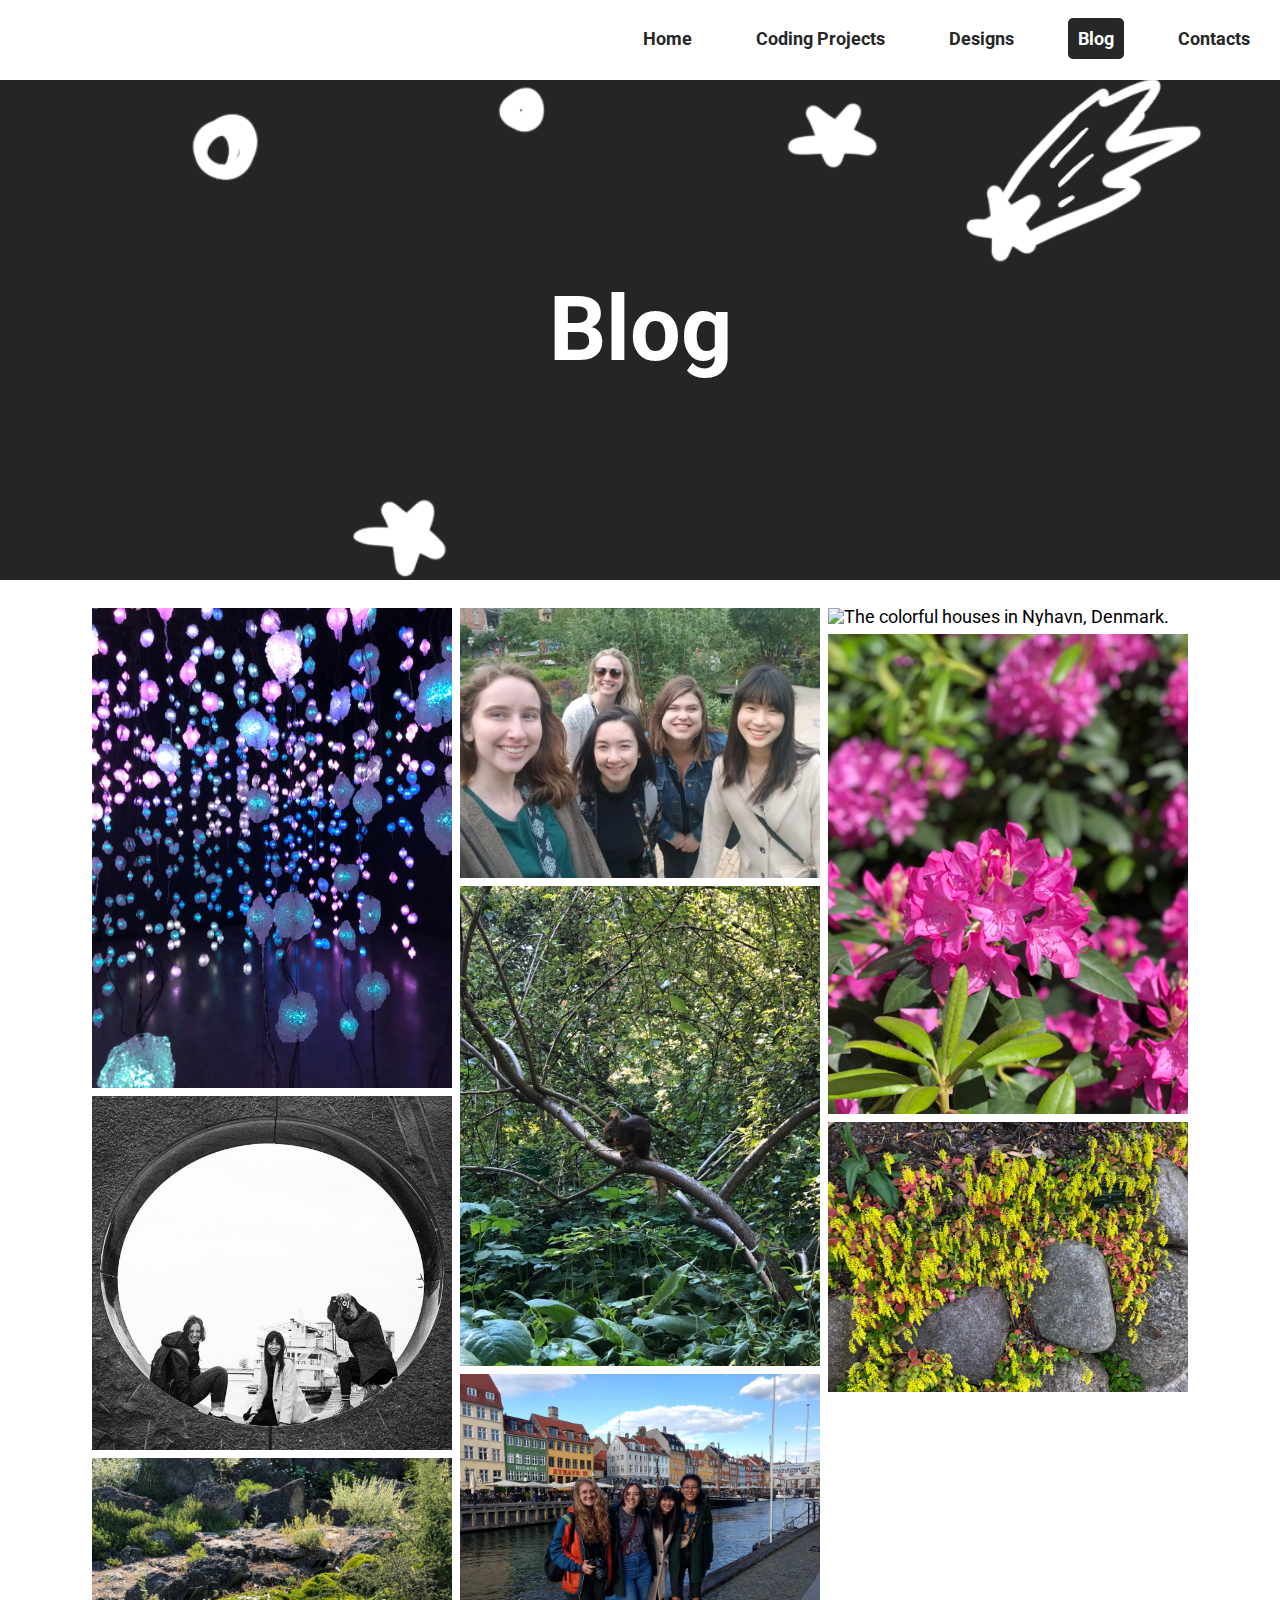
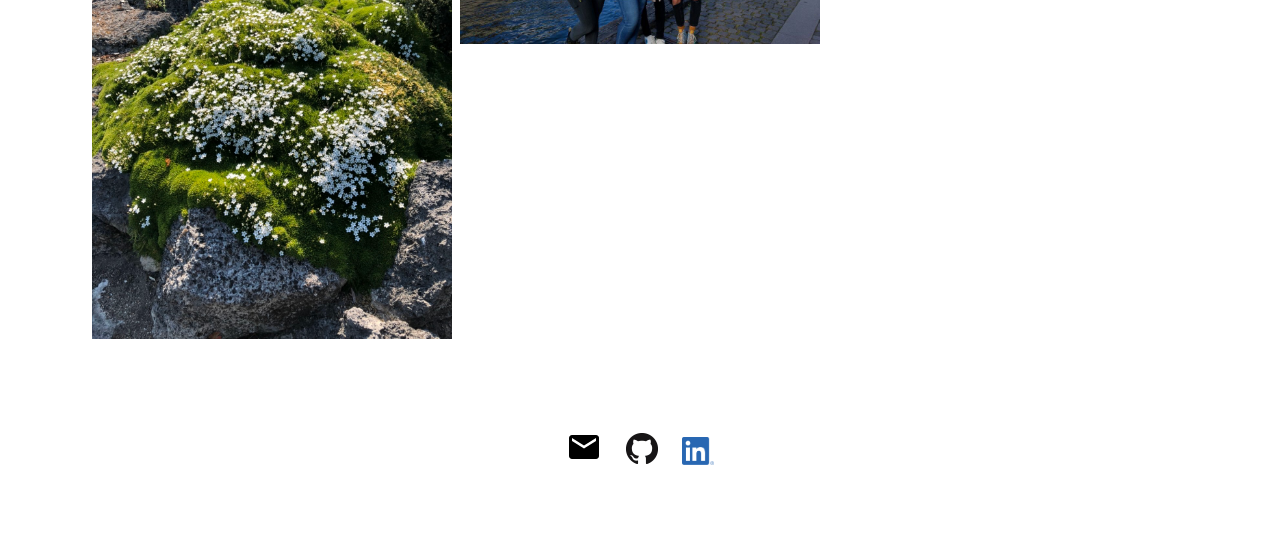
==== blog.html @ 9c2e5bdc "Added parallax image and Google Analytics" ====
<!DOCTYPE html>
<html lang="en" dir="ltr">
  <head>
    <!-- Global site tag (gtag.js) - Google Analytics -->
    <script async src="https://www.googletagmanager.com/gtag/js?id=UA-151355566-1"></script>
    <script>
      window.dataLayer = window.dataLayer || [];
      function gtag(){dataLayer.push(arguments);}
      gtag('js', new Date());

      gtag('config', 'UA-151355566-1');
    </script>
    <meta charset="utf-8">
    <meta name="viewport" content="width=device-width, initial-scale=1.0">
    <title>Blog</title>
    <link href="https://fonts.googleapis.com/css?family=Roboto&display=swap" rel="stylesheet">
    <link href="https://fonts.googleapis.com/css?family=Raleway:400,700&display=swap" rel="stylesheet">
    <link rel="stylesheet" href="css/html5_reset.css">
    <link rel="stylesheet" href="css/style.css">
  </head>
  <body>
    <div class="skip"><a href="#main">Skip to Main Content</a></div>
    <div class="gallery">
    <div class="nav">
      <nav>
        <ul>
          <li><a href="index.html">Home</a></li>
          <li><a href="coding-project.html">Coding Projects</a></li>
          <li><a href="design-project.html">Designs</a></li>
          <li><a href="blog.html" class="active">Blog</a></li>
          <li><a href="contacts.html">Contacts</a></li>
        </ul>
      </nav>
    </div>
    <header class="parallax">
        <h1>Blog</h1>
    </header>
    <div class="photos">
      <div class="column">
        <img  src="images/denmark/lights.JPG" alt="Light exhibition.">
        <img src="images/denmark/holw.JPG" alt="The Little Mermaid statue in Denmark.">
        <img src="images/denmark/flower-stone.JPG" alt="A man painting oil paint of houses at Nyhavn, Denmark.">
      </div>
      <div class="column">
        <img src="images/denmark/class-group.JPG" alt="A group photo of my friends and I at Tivoli Park.">
        <img src="images/denmark/squirrel.JPG" alt="Yellow flowers.">

        <img src="images/denmark/ikea-houses.JPG" alt="Group photo of my roommates and I at Nyhavn.">
      </div>
      <div class="column">
        <img src="images/denmark/houses.JPG" alt="The colorful houses in Nyhavn, Denmark.">
        <img src="images/denmark/pink-flower.JPG" alt="Pink flowers.">
        <img src="images/denmark/grass-stone.jpg" alt="Grass growing between stones.">
      </div>
    </div>
    <footer>
      <ul>
        <li><a href="mailto: chiujess@umich.edu"><img src="images/email.png" alt="email"></a></li>
        <li><a href="https://github.com/chiujess/"><img src="images/github.png" alt="Octocat"></a></li>
        <li><a href="https://www.linkedin.com/in/chiujess0920/"><img id="linkedin" src="images/linkedin.png" alt="linkedin"></a></li>
      </ul>
    </footer>
  </div>
  </body>
</html>
---- css/style.css ----
html {
    scroll-behavior: smooth;
}
body {
  font-family: 'Roboto', sans-serif;
  background-color: white;
  font-size: 18px;
  margin: 0;
  padding: 0;
  width: 100vw;
  /* background-color: #272727; */
}
img {
  max-width: 100%;
  display: block;
}
h2, h3 {
  font-family: 'Raleway', sans-serif;
  font-weight: bold;
  padding: 10px;
}
p {
  padding: 10px;
  line-height: 1.1;
}
h1 {
  font-size: 70px;
  text-align: center;
  margin: 0 auto;
  color: white;
}
h2 {
  font-size: 40px;
}
nav {
  margin-top: 10px;
  position: absolute;
  top: 0;
  right: 0;
}
nav ul {
  list-style-type: none;
  padding: 0;
  margin: 0;
}
nav li {
  display: inline-block;
  padding: 20px;
  padding-bottom: 5px;
}
nav a {
  color: #272727;
  font-weight: bold;
  text-decoration: none;
  padding: 10px;
  border-radius: 5px;
}
nav a:hover, .active {
  color: white;
  background-color: #272727;
}
header {
  height: 100%;
  grid-column: 1 / -1;
  grid-row: 2 / span 1;
  vertical-align: middle;
  display: grid;
  grid-template-columns: 1fr;
  grid-template-rows: 1fr;
  align-items: center;
  background-image: url("../images/stars.gif");
  background-repeat: no-repeat;
  background-position: center;
  background-size: cover;
}
footer {
  grid-column: 1 / -1;
  grid-row: 7 / span 1;
}
footer ul {
  list-style-type: none;
  text-align: center;
}
footer li {
  display: inline-block;
  padding: 20px 10px;
}
input[type=text], select, textarea {
  width: 100%;
  padding: 12px;
  border: 1px solid #ccc;
  border-radius: 4px;
  box-sizing: border-box;
  margin-top: 6px;
  margin-bottom: 16px;
  resize: vertical;
}
input[type=submit] {
  background-color: #EA7C64;
  color: white;
  padding: 12px 20px;
  border: none;
  border-radius: 4px;
  cursor: pointer;
}
input[type=submit]:hover {
  background-color: #EE502E;
}
#message {
  height: 200px;
}
.skip a{
  background-color: white;
  left: 0;
  padding: 6px;
  position: absolute;
  top: -40px;
  -webkit-transition: top 1s ease-out;
  transition: top 1s ease-out;
  z-index: 1;
  text-decoration: none;
  color: black;
}
.skip a:focus {
  top: 0;
}
:focus {
  border: 2px solid black;
}
.container {
  display: grid;
  grid-template-rows: 40px 400px auto auto auto auto 70px;
  grid-template-columns: 50px auto 50px;
  grid-gap: 20px;
  max-width: 100vw;
  align-items: center;
}
.photos {
  display: -ms-flexbox; /* IE10 */
  display: flex;
  -ms-flex-wrap: wrap; /* IE10 */
  flex-wrap: wrap;
  padding: 0 4px;
  grid-column: 2 / span 1;
  grid-row: 3 / span 4;
}
.column {
  -ms-flex: 100%;
    flex: 100%;
    max-width: 100%;
}
.column img{
  margin-top: 8px;
  vertical-align: middle;
  width: 100%
}
.horizontal {
  transform: rotate(90deg);
}
.gallery {
  display: grid;
  grid-template-rows: 40px 550px 1fr 70px;
  grid-template-columns: 5% auto auto 5%;
  grid-gap: 20px;
  max-width: 100vw;
}
.nav {
  text-align: left;
  grid-column: 1 / -1;
  grid-row: 1 / span 1;
}
.projects {
  display: grid;
  grid-template-columns: 1fr;
  grid-template-rows: 1fr 1fr 1fr 1fr;
  grid-gap: 20px;

  grid-column: 2 / span 2;
  grid-row: 3 / span 1;
}
.red-link {
  text-decoration: none;
  color: #EA7C64;
}
.red-link:hover {
  color: #EE502E;
}
.orange-link {
  text-decoration: none;
  color: #F9A841;
}
.orange-link:hover {
  color: #FA8C00;
}
.green-link {
  text-decoration: none;
  color: #AFE066;
}
.green-link:hover {
  color: #7FD500;
}
.blue-link {
  text-decoration: none;
  color: #5CBAE6;
}
.blue-link:hover {
  color: #0099E2;
}
.purple-link {
  text-decoration: none;
  color: #A55BE2;
}
.purple-link:hover {
  color: #7B04DE;
}
.black-link {
  text-decoration: none;
  color: #252525;
  transition: .5s ease;
}
.black-link:hover {
  color: #7B7B7B;
}
.contact-form {
  display: grid;
  grid-gap: 20px;
  grid-template-columns: 5% 1fr 5%;
  grid-template-rows: 40px 550px 1fr 100px;
}
.parallax {
  background-image: url("../images/stars.gif");
  /* Set a specific height */
  min-height: 500px;

  /* Create the parallax scrolling effect */
  background-attachment: fixed;
  background-position: center;
  background-repeat: no-repeat;
  background-size: cover;
}
#contact-info {
  grid-column: 2 / span 1;
  grid-row: 3 / span 1;
  /* align-self: center; */
}
#form-content {
  grid-column: 2 / span 1;
  grid-row: 4 / span 1;
}
#form-title {
  text-align: left;
  padding-left: 0px;
  padding-bottom: 40px;
}
#contact-footer {
  grid-column: 1 / -1;
  grid-row: 4 / span 1;
}
#submit {
  text-align: center;
}
#first {
  grid-column: 1 / span 1;
  grid-row: 1 / span 1;
}
#second {
  grid-column: 1 / span 1;
  grid-row: 2 / span 1;
}
#third {
  grid-column: 1 / span 1;
  grid-row: 3 / span 1;
}
#fourth {
  grid-column: 1 / span 1;
  grid-row: 4 / span 1;
}
#code-footer {
  grid-column: 1 / -1;
  grid-row: 4 / span 1;
}
@media screen and (min-width: 600px) {
  .column {
    -ms-flex: 33.333%; /* IE10 */
    flex: 33.333%;
    max-width: 100%;
    padding: 0 4px;
  }
}
@media screen and (min-width: 900px) {
  .container {
    grid-template-columns: 5% auto auto 5%;
    grid-template-rows: 60px 500px 1fr 1fr 100px;
    max-width: 100vw;
  }
  .gallery {
    grid-template-columns: 5% auto auto 5%;
    grid-template-rows: 60px 500px 1fr 100px;
    max-width: 100vw;
  }
  .nav {
    display: inline-block;
    grid-column: 1 / -1;
    grid-row: 1 / span 1;
    text-align: right;
  }
  .photos {
    grid-column: 2 / span 2;
    grid-row: 3 / span 2;
  }
  .column {
    -ms-flex: 25%; /* IE10 */
    flex: 25%;
    max-width: 100%;
    padding: 0 4px;
  }
  h1 {
    font-size: 7vw;
  }
  header {
    grid-column: 1 / -1;
    grid-row: 2 / span 1;
    margin-bottom: 20px;
  }
  footer {
    grid-column: 1 / -1;
    grid-row: 5 / span 1;
    padding: 50px;
  }
  .projects {
    display: grid;
    grid-template-columns: 1fr 1fr;
    grid-template-rows: auto auto;
    grid-gap: 15px;
    width: 80%;
    margin: 50px;
    margin-left: auto;
    margin-right: auto;

    grid-column: 2 / span 2;
    grid-row: 3 / span 1;
  }
  .card {
    box-shadow: 0 4px 14px 0 rgba(0,0,0,0.2);
    transition: 0.3s;
    position: relative;
    /* margin: 30px; */
    overflow: scroll;
    border-radius: 10px;
  }
  .card:hover {
    box-shadow: 0 8px 22px 0 rgba(0,0,0,0.2);
  }
  .overlay {
    position: absolute;
    top: 0;
    bottom: 0;
    left: 0;
    right: 0;
    height: 100%;
    width: 100%;
    opacity: 0;
    transition: .5s ease;
    background: rgba(255, 255, 255, 0);
  }
  .card:hover .overlay {
    opacity: 100%;
    background: rgba(255, 255, 255, 0.9);
  }
  .info {
    color: black;
    font-size: 20px;
    position: absolute;
    top: 50%;
    left: 50%;
    -webkit-transform: translate(-50%, -50%);
    -ms-transform: translate(-50%, -50%);
    transform: translate(-50%, -50%);
    width: 80%;
    text-align: left;
  }
  .info p {
    padding: 10px;
  }
  .contact-form {
    grid-template-columns: 5% 1fr 2fr 5%;
    grid-template-rows: 60px 500px 1fr 100px;
  }
  #contact-info {
    grid-column: 2 / span 1;
    grid-row: 3 / span 1;
    align-self: center;
  }
  #form-content {
    grid-column: 3 / span 1;
    grid-row: 3 / span 1;
  }
  #form-title {
    text-align: left;
    padding-left: 0px;
    padding-bottom: 40px;
  }
  #submit {
    text-align: right;
  }
  #first {
    grid-column: 1 / span 1;
    grid-row: 1 / span 1;
  }
  #second {
    grid-column: 2 / span 1;
    grid-row: 1 / span 1;
  }
  #third {
    grid-column: 1 / span 1;
    grid-row: 2 / span 1;
  }
  #fourth {
    grid-column: 2 / span 1;
    grid-row: 2 / span 1;
  }
  #code-footer {
    grid-column: 1 / -1;
    grid-row: 4 / span 1;
  }
} /* end of media query desktop */
#linkedin {
  width: 32px;
}
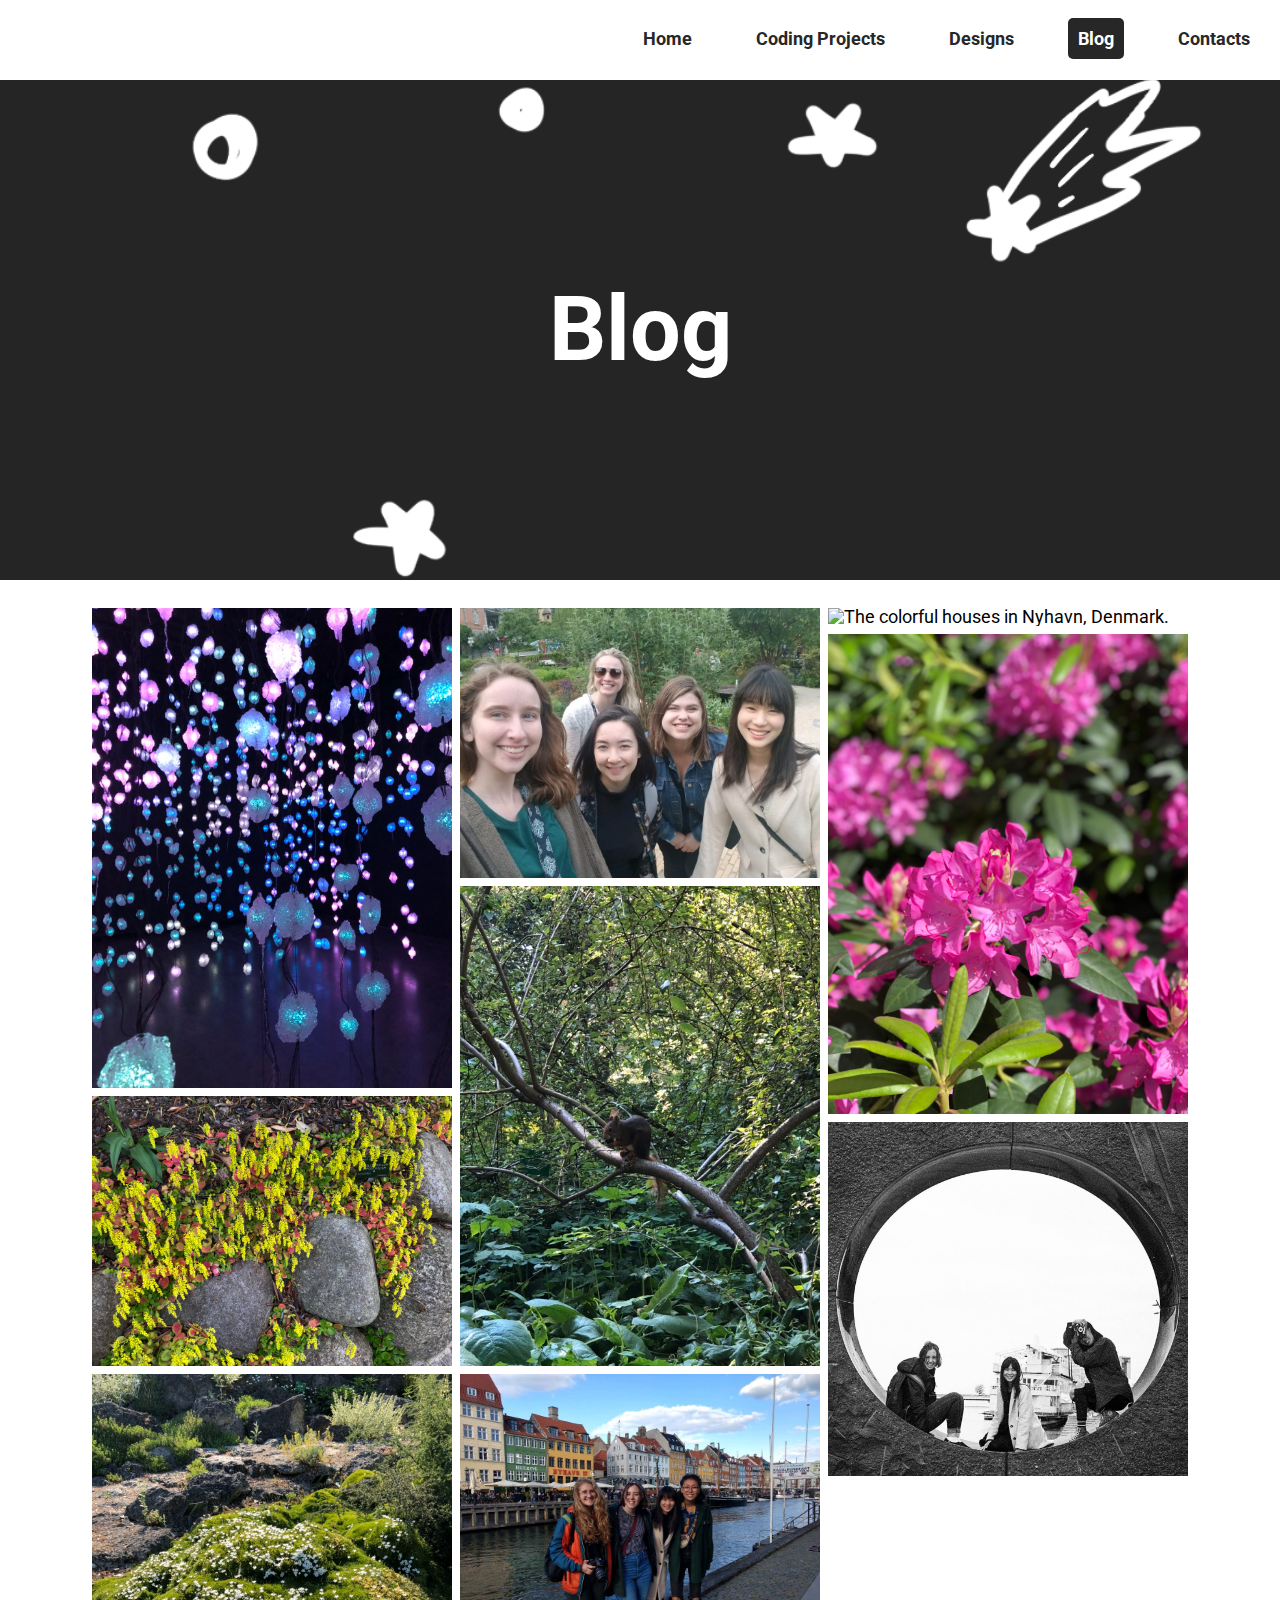
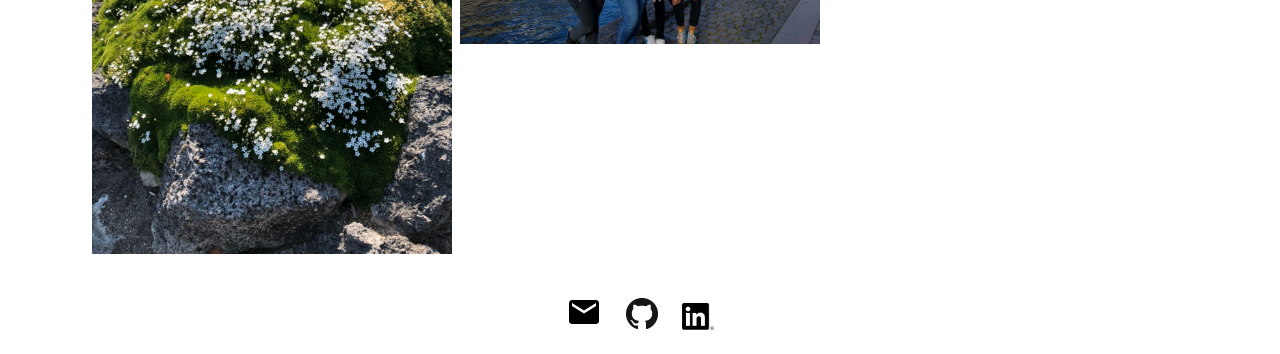
==== commit b427a685: "Make card keyboard accessible" ====
--- a/blog.html
+++ b/blog.html
@@ -38,26 +38,25 @@
     <div class="photos">
       <div class="column">
         <img  src="images/denmark/lights.JPG" alt="Light exhibition.">
-        <img src="images/denmark/holw.JPG" alt="The Little Mermaid statue in Denmark.">
+        <img src="images/denmark/grass-stone.jpg" alt="Grass growing between stones.">
         <img src="images/denmark/flower-stone.JPG" alt="A man painting oil paint of houses at Nyhavn, Denmark.">
       </div>
       <div class="column">
         <img src="images/denmark/class-group.JPG" alt="A group photo of my friends and I at Tivoli Park.">
         <img src="images/denmark/squirrel.JPG" alt="Yellow flowers.">
-
         <img src="images/denmark/ikea-houses.JPG" alt="Group photo of my roommates and I at Nyhavn.">
       </div>
       <div class="column">
         <img src="images/denmark/houses.JPG" alt="The colorful houses in Nyhavn, Denmark.">
         <img src="images/denmark/pink-flower.JPG" alt="Pink flowers.">
-        <img src="images/denmark/grass-stone.jpg" alt="Grass growing between stones.">
+        <img src="images/denmark/holw.JPG" alt="The Little Mermaid statue in Denmark.">
       </div>
     </div>
     <footer>
       <ul>
         <li><a href="mailto: chiujess@umich.edu"><img src="images/email.png" alt="email"></a></li>
         <li><a href="https://github.com/chiujess/"><img src="images/github.png" alt="Octocat"></a></li>
-        <li><a href="https://www.linkedin.com/in/chiujess0920/"><img id="linkedin" src="images/linkedin.png" alt="linkedin"></a></li>
+        <li><a href="https://www.linkedin.com/in/chiujess0920/"><img id="linkedin" src="images/linkedin-bw.png" alt="linkedin"></a></li>
       </ul>
     </footer>
   </div>
--- a/css/style.css
+++ b/css/style.css
@@ -17,7 +17,7 @@
 h2, h3 {
   font-family: 'Raleway', sans-serif;
   font-weight: bold;
-  padding: 10px;
+  padding-bottom: 10px;
 }
 p {
   padding: 10px;
@@ -45,7 +45,7 @@
 }
 nav li {
   display: inline-block;
-  padding: 20px;
+  padding: 5px;
   padding-bottom: 5px;
 }
 nav a {
@@ -96,15 +96,15 @@
   resize: vertical;
 }
 input[type=submit] {
-  background-color: #EA7C64;
-  color: white;
+  background-color: #DBB62D;
+  color: black;
   padding: 12px 20px;
   border: none;
   border-radius: 4px;
   cursor: pointer;
 }
 input[type=submit]:hover {
-  background-color: #EE502E;
+  background-color: #FFC900;
 }
 #message {
   height: 200px;
@@ -178,54 +178,18 @@
   grid-column: 2 / span 2;
   grid-row: 3 / span 1;
 }
-.red-link {
+.yellow-link {
   text-decoration: none;
-  color: #EA7C64;
-}
-.red-link:hover {
-  color: #EE502E;
-}
-.orange-link {
-  text-decoration: none;
-  color: #F9A841;
-}
-.orange-link:hover {
-  color: #FA8C00;
-}
-.green-link {
-  text-decoration: none;
-  color: #AFE066;
-}
-.green-link:hover {
-  color: #7FD500;
-}
-.blue-link {
-  text-decoration: none;
-  color: #5CBAE6;
-}
-.blue-link:hover {
-  color: #0099E2;
-}
-.purple-link {
-  text-decoration: none;
-  color: #A55BE2;
-}
-.purple-link:hover {
-  color: #7B04DE;
-}
-.black-link {
-  text-decoration: none;
-  color: #252525;
-  transition: .5s ease;
-}
-.black-link:hover {
-  color: #7B7B7B;
+  color: #DBB62D;
+}
+.yellow-link:hover {
+  color: #FFC900;
 }
 .contact-form {
   display: grid;
   grid-gap: 20px;
   grid-template-columns: 5% 1fr 5%;
-  grid-template-rows: 40px 550px 1fr 100px;
+  grid-template-rows: 40px 550px 1fr 2fr 100px;
 }
 .parallax {
   background-image: url("../images/stars.gif");
@@ -238,19 +202,41 @@
   background-repeat: no-repeat;
   background-size: cover;
 }
+.card img {
+  border-radius: 10px;
+}
+.info {
+  color: black;
+  margin-top: 20px;
+}
 #contact-info {
   grid-column: 2 / span 1;
   grid-row: 3 / span 1;
-  /* align-self: center; */
+  margin-top: 40px;
+  align-self: center;
+  background-color: #272727;
+  border-radius: 10px;
+  padding: 20px;
+  padding-top: 30px;
+  margin-right: 20px;
+  color: #FFFFFF;
+}
+#contact-info p {
+  margin-bottom: 15px;
 }
 #form-content {
   grid-column: 2 / span 1;
   grid-row: 4 / span 1;
+  background-color: #272727;
+  color: white;
+  padding: 20px;
+  border-radius: 10px;
 }
 #form-title {
   text-align: left;
   padding-left: 0px;
   padding-bottom: 40px;
+  padding-top: 40px;
 }
 #contact-footer {
   grid-column: 1 / -1;
@@ -286,6 +272,11 @@
     max-width: 100%;
     padding: 0 4px;
   }
+  nav li {
+    display: inline-block;
+    padding: 10px;
+    padding-bottom: 5px;
+  }
 }
 @media screen and (min-width: 900px) {
   .container {
@@ -325,7 +316,12 @@
   footer {
     grid-column: 1 / -1;
     grid-row: 5 / span 1;
-    padding: 50px;
+    /* padding: 50px; */
+  }
+  nav li {
+    display: inline-block;
+    padding: 20px;
+    padding-bottom: 5px;
   }
   .projects {
     display: grid;
@@ -342,7 +338,7 @@
   }
   .card {
     box-shadow: 0 4px 14px 0 rgba(0,0,0,0.2);
-    transition: 0.3s;
+    /* transition: 0.3s; */
     position: relative;
     /* margin: 30px; */
     overflow: scroll;
@@ -361,14 +357,13 @@
     width: 100%;
     opacity: 0;
     transition: .5s ease;
-    background: rgba(255, 255, 255, 0);
+    background: #272727;
   }
   .card:hover .overlay {
     opacity: 100%;
-    background: rgba(255, 255, 255, 0.9);
   }
   .info {
-    color: black;
+    color: white;
     font-size: 20px;
     position: absolute;
     top: 50%;
@@ -389,7 +384,14 @@
   #contact-info {
     grid-column: 2 / span 1;
     grid-row: 3 / span 1;
+    margin-top: 40px;
     align-self: center;
+    background-color: #272727;
+    border-radius: 10px;
+    padding: 20px;
+    padding-top: 30px;
+    margin-right: 20px;
+    color: #FFFFFF;
   }
   #form-content {
     grid-column: 3 / span 1;
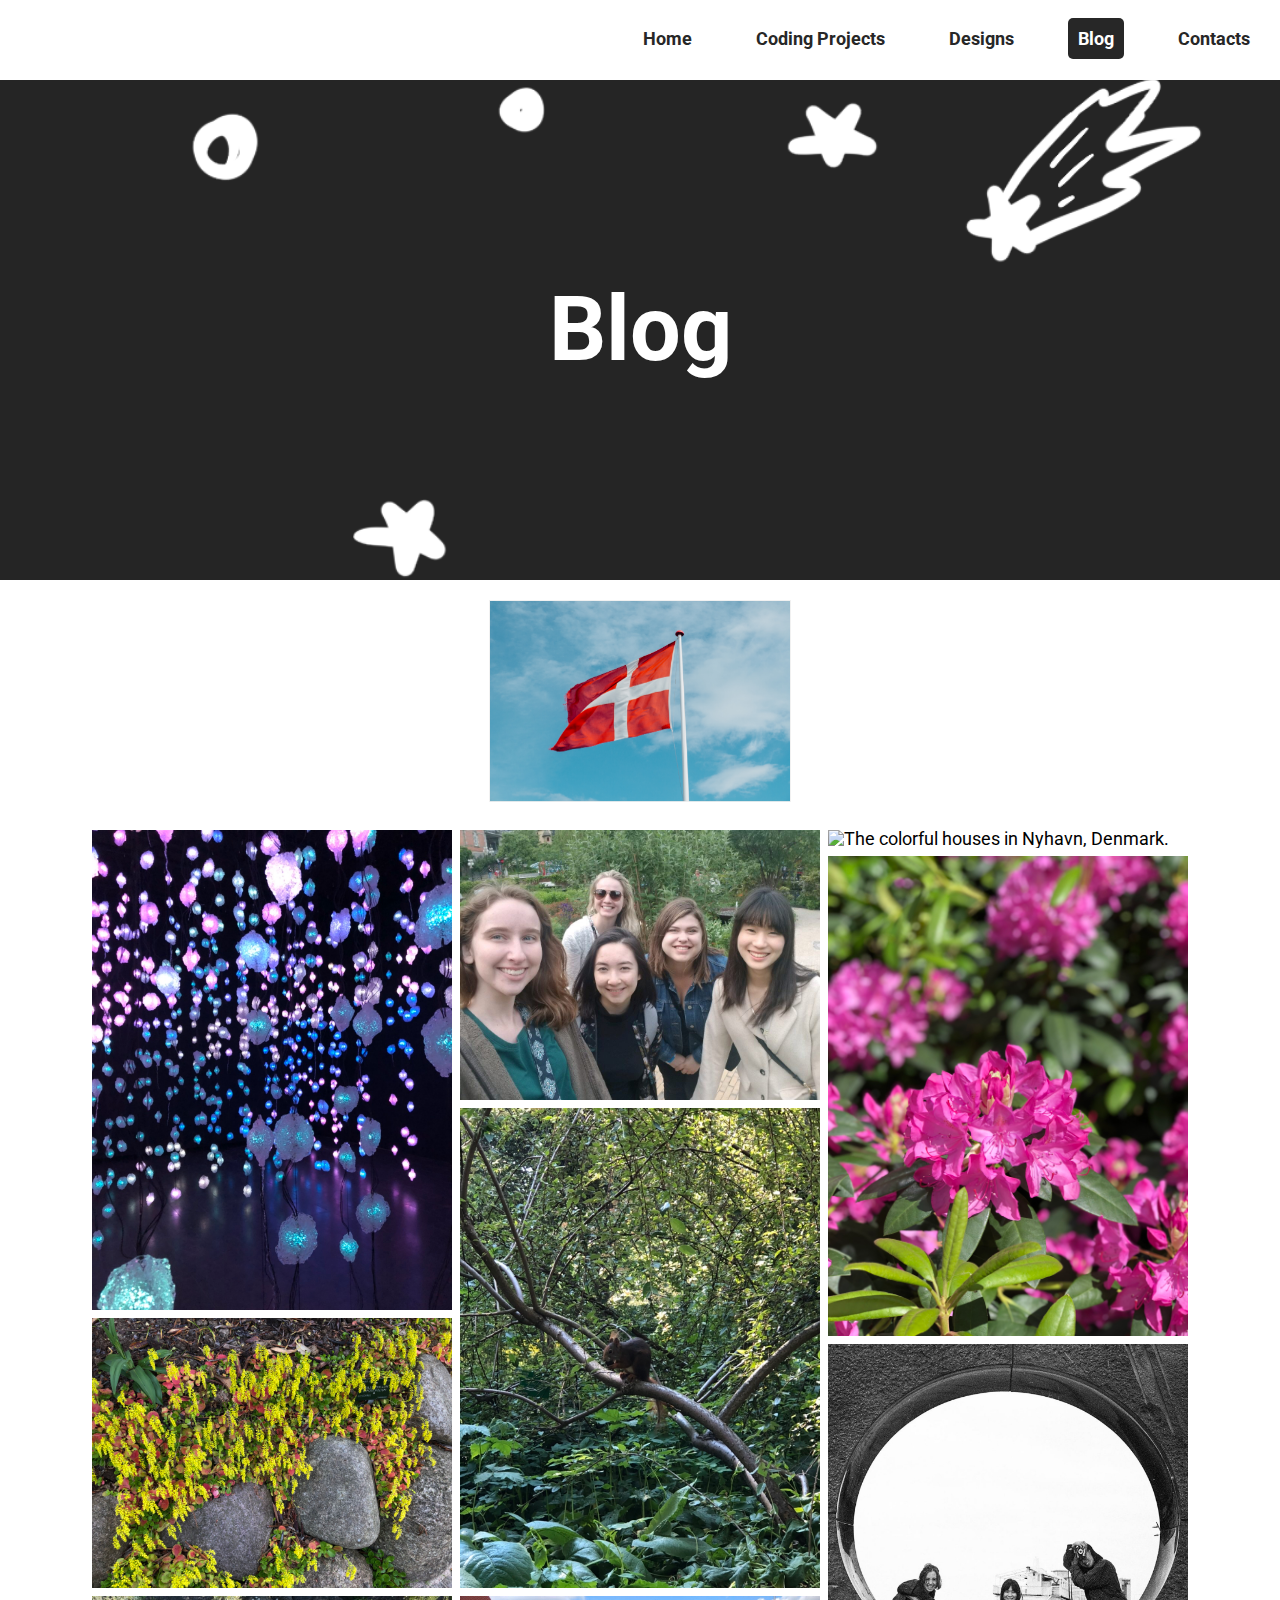
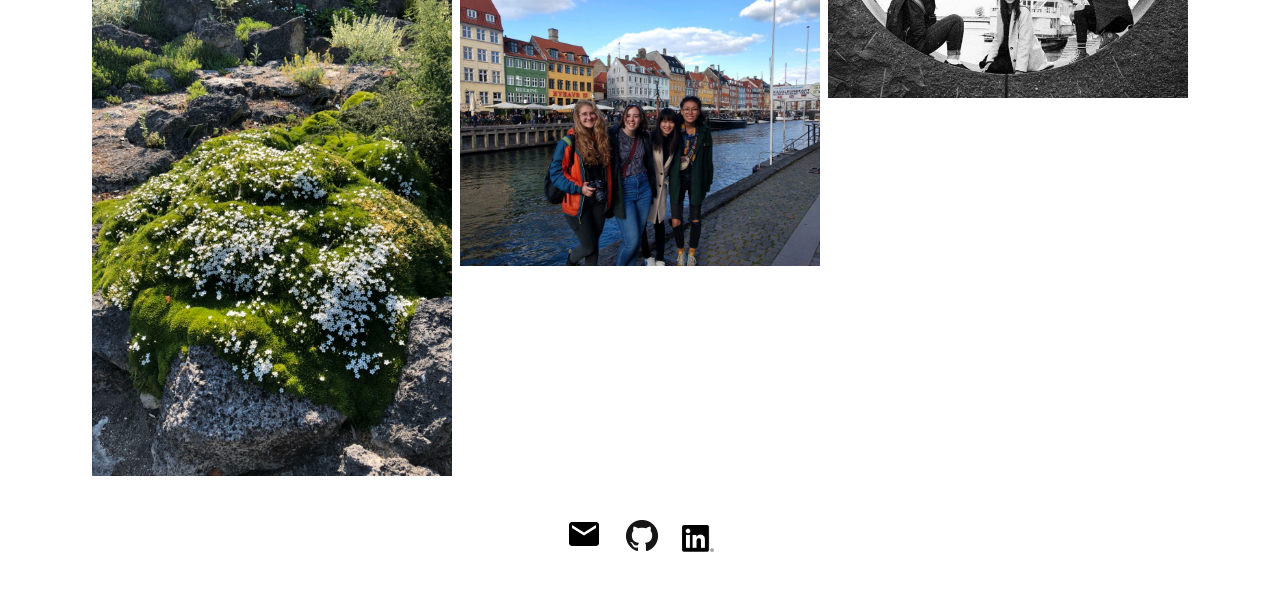
==== commit a7b1dde9: "Added flip card" ====
--- a/blog.html
+++ b/blog.html
@@ -20,7 +20,7 @@
   </head>
   <body>
     <div class="skip"><a href="#main">Skip to Main Content</a></div>
-    <div class="gallery">
+    <div class="photo-gallery">
     <div class="nav">
       <nav>
         <ul>
@@ -35,9 +35,22 @@
     <header class="parallax">
         <h1>Blog</h1>
     </header>
+    <div class="description">
+      <div class="flip-card">
+        <div class="flip-card-inner">
+          <div class="flip-card-front">
+            <img src="images/denmark-flag.jpg" alt="Denmark's flag">
+          </div>
+          <div class="flip-card-back">
+            <h2>Denmark</h2>
+            <p>I studied abroad in Copenhagen, Denmark in Summer 2019. Enjoy these photos from my trip of me, my classmates, beautiful flowers on the street, and colorful houses!</p>
+          </div>
+        </div>
+      </div>
+    </div>
     <div class="photos">
       <div class="column">
-        <img  src="images/denmark/lights.JPG" alt="Light exhibition.">
+        <img src="images/denmark/lights.JPG" alt="Light exhibition.">
         <img src="images/denmark/grass-stone.jpg" alt="Grass growing between stones.">
         <img src="images/denmark/flower-stone.JPG" alt="A man painting oil paint of houses at Nyhavn, Denmark.">
       </div>
@@ -54,9 +67,9 @@
     </div>
     <footer>
       <ul>
-        <li><a href="mailto: chiujess@umich.edu"><img src="images/email.png" alt="email"></a></li>
-        <li><a href="https://github.com/chiujess/"><img src="images/github.png" alt="Octocat"></a></li>
-        <li><a href="https://www.linkedin.com/in/chiujess0920/"><img id="linkedin" src="images/linkedin-bw.png" alt="linkedin"></a></li>
+        <li><a href="mailto:chiujess@umich.edu"><img src="images/email.png" alt="email"></a></li>
+        <li><a href="https://github.com/chiujess/" target="_blank"><img src="images/github.png" alt="Octocat"></a></li>
+        <li><a href="https://www.linkedin.com/in/chiujess0920/" target="_blank"><img id="linkedin" src="images/linkedin-bw.png" alt="linkedin"></a></li>
       </ul>
     </footer>
   </div>
--- a/css/style.css
+++ b/css/style.css
@@ -72,6 +72,7 @@
   background-repeat: no-repeat;
   background-position: center;
   background-size: cover;
+  background: #272727;
 }
 footer {
   grid-column: 1 / -1;
@@ -127,14 +128,6 @@
 :focus {
   border: 2px solid black;
 }
-.container {
-  display: grid;
-  grid-template-rows: 40px 400px auto auto auto auto 70px;
-  grid-template-columns: 50px auto 50px;
-  grid-gap: 20px;
-  max-width: 100vw;
-  align-items: center;
-}
 .photos {
   display: -ms-flexbox; /* IE10 */
   display: flex;
@@ -164,6 +157,13 @@
   grid-gap: 20px;
   max-width: 100vw;
 }
+.photo-gallery {
+  display: grid;
+  grid-template-rows: 40px 550px 1fr auto 70px;
+  grid-template-columns: 5% auto auto 5%;
+  grid-gap: 20px;
+  max-width: 100vw;
+}
 .nav {
   text-align: left;
   grid-column: 1 / -1;
@@ -194,7 +194,7 @@
 .parallax {
   background-image: url("../images/stars.gif");
   /* Set a specific height */
-  min-height: 500px;
+  min-height: 300px;
 
   /* Create the parallax scrolling effect */
   background-attachment: fixed;
@@ -289,15 +289,73 @@
     grid-template-rows: 60px 500px 1fr 100px;
     max-width: 100vw;
   }
+  .photo-gallery {
+    grid-template-columns: 5% auto auto 5%;
+    grid-template-rows: 60px 500px auto auto 100px;
+    max-width: 100vw;
+  }
   .nav {
     display: inline-block;
     grid-column: 1 / -1;
     grid-row: 1 / span 1;
     text-align: right;
   }
+  .description {
+    grid-column: 2 / span 2;
+    grid-row: 3 / span 1;
+  }
+  .flip-card {
+  background-color: transparent;
+  width: 300px;
+  height: 200px;
+  border: 1px solid #f1f1f1;
+  perspective: 1000px; /* Remove this if you don't want the 3D effect */
+  text-align: center;
+  margin: 0 auto;
+}
+
+/* This container is needed to position the front and back side */
+.flip-card-inner {
+  position: relative;
+  width: 100%;
+  height: 100%;
+  text-align: center;
+  transition: transform 0.8s;
+  transform-style: preserve-3d;
+}
+
+/* Do an horizontal flip when you move the mouse over the flip box container */
+.flip-card:hover .flip-card-inner {
+  transform: rotateY(180deg);
+}
+
+/* Position the front and back side */
+.flip-card-front, .flip-card-back {
+  position: absolute;
+  width: 100%;
+  height: 100%;
+  backface-visibility: hidden;
+}
+
+/* Style the front side (fallback if image is missing) */
+.flip-card-front {
+  background-color: #bbb;
+  color: black;
+}
+.flip-card-front img {
+  width: 100%;
+}
+
+/* Style the back side */
+.flip-card-back {
+  background-color: #272727;
+  color: white;
+  transform: rotateY(180deg);
+  padding: 10px;
+}
   .photos {
     grid-column: 2 / span 2;
-    grid-row: 3 / span 2;
+    grid-row: 4 / span 1;
   }
   .column {
     -ms-flex: 25%; /* IE10 */
@@ -338,9 +396,7 @@
   }
   .card {
     box-shadow: 0 4px 14px 0 rgba(0,0,0,0.2);
-    /* transition: 0.3s; */
     position: relative;
-    /* margin: 30px; */
     overflow: scroll;
     border-radius: 10px;
   }
@@ -429,3 +485,27 @@
 #linkedin {
   width: 32px;
 }
+
+@media screen and (prefers-reduced-motion: reduce){
+  html{
+      scroll-behavior: auto; /* Removes scroll animation */
+  }
+
+  .skip a{
+    background: white;
+    left: 0;
+    padding: 6px;
+    position: absolute;
+    top: -40px;
+    -webkit-transition: none;
+    transition: none;
+    z-index: 1;
+  }
+
+  .skip a:focus{
+    top:0;
+  }
+  .overlay {
+    transition: none;
+  }
+}
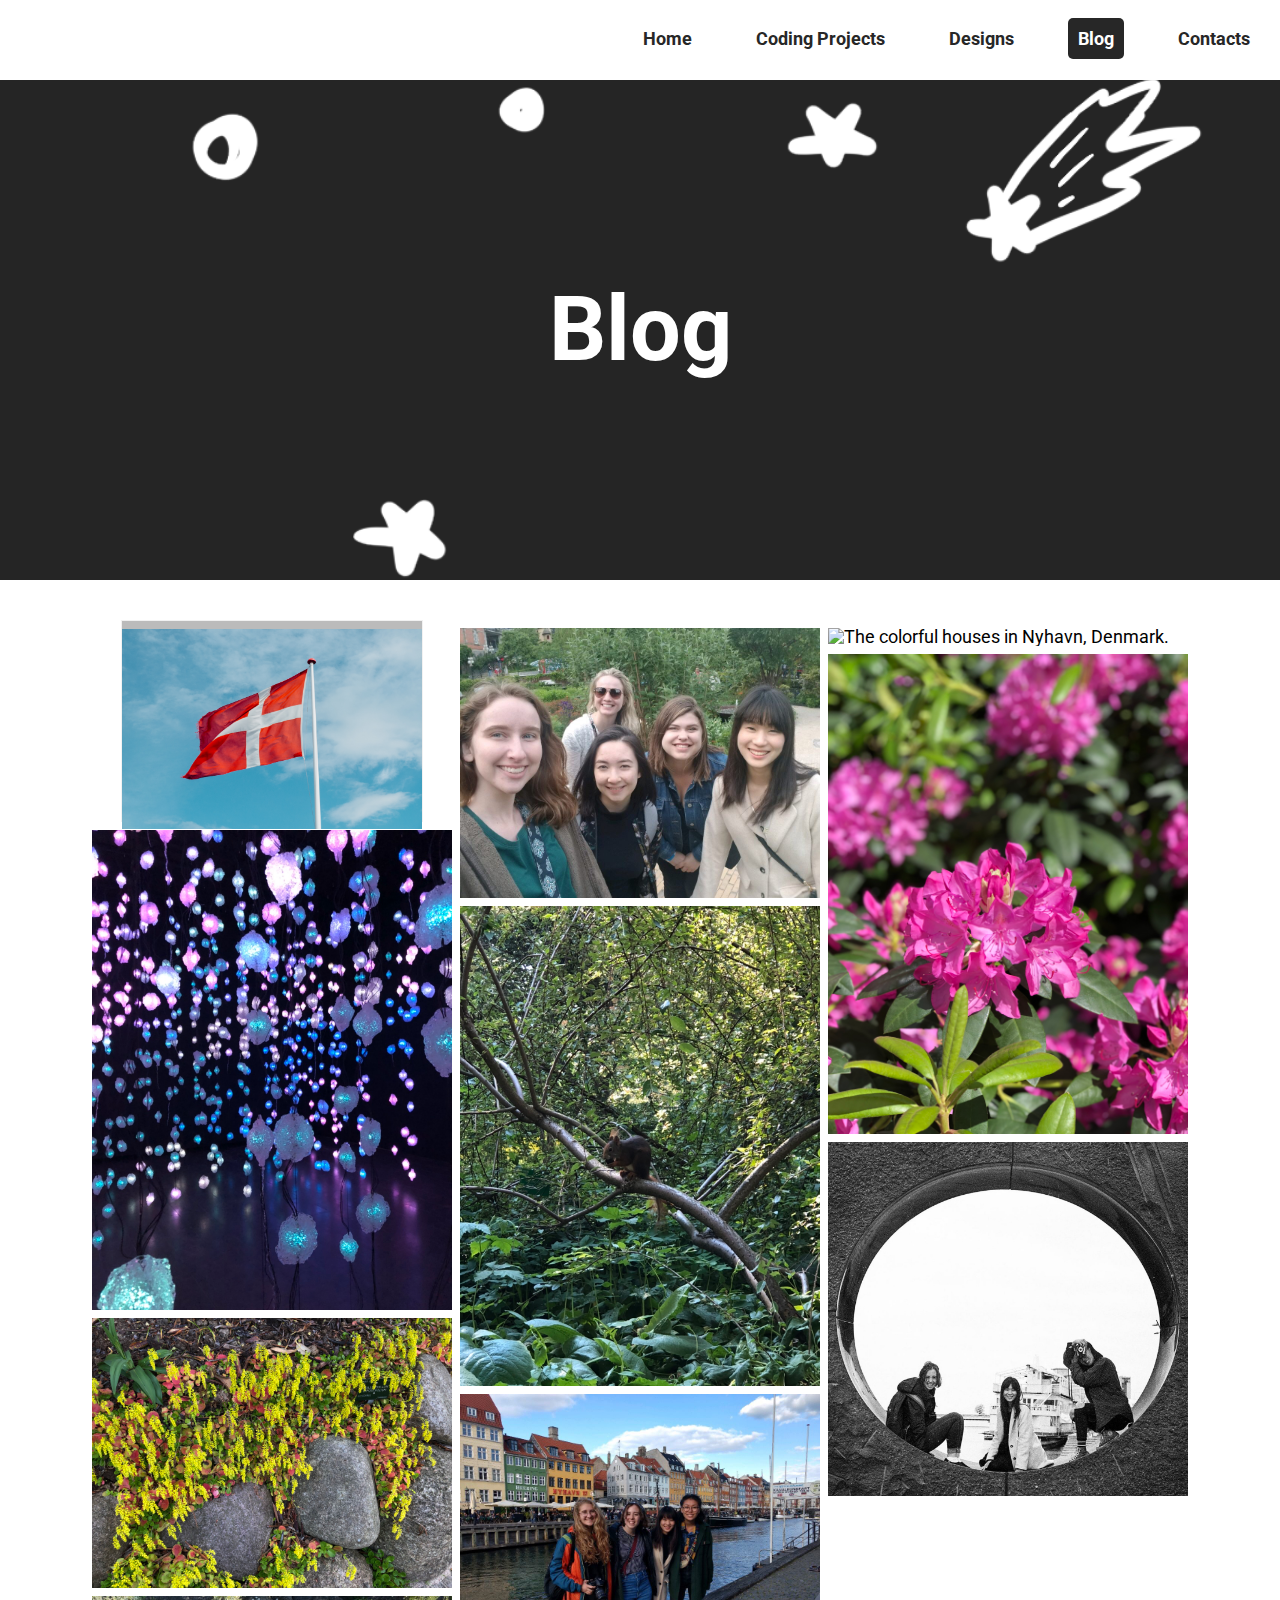
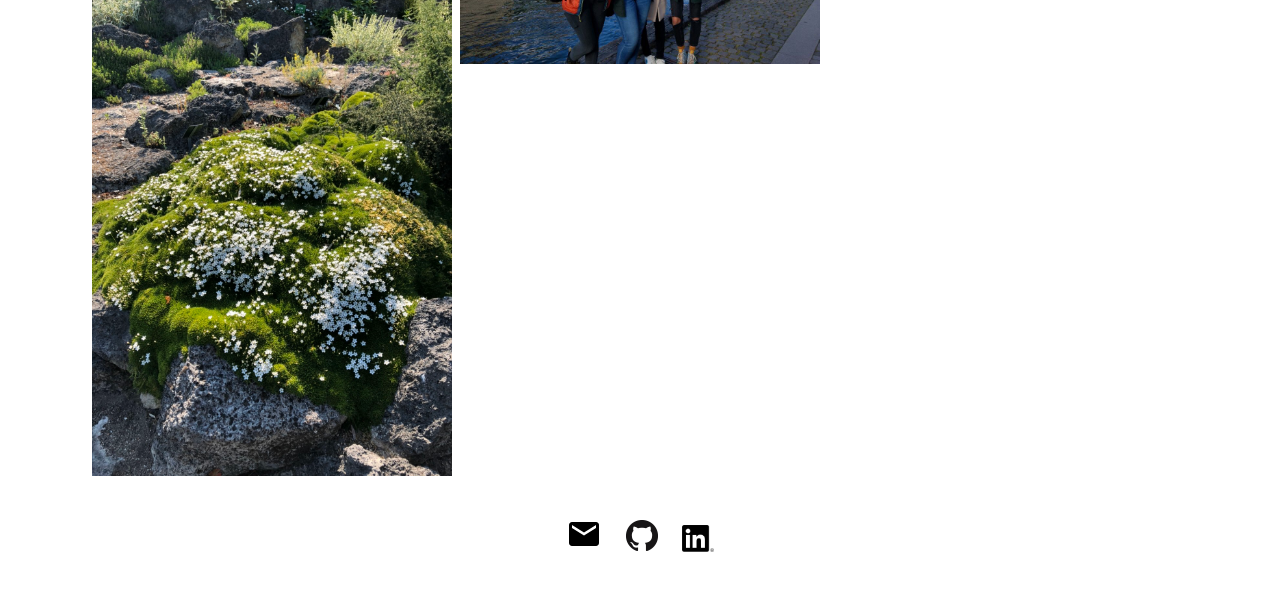
==== commit bb58d782: "Added backend stuff to contact form" ====
--- a/blog.html
+++ b/blog.html
@@ -35,21 +35,21 @@
     <header class="parallax">
         <h1>Blog</h1>
     </header>
-    <div class="description">
-      <div class="flip-card">
-        <div class="flip-card-inner">
-          <div class="flip-card-front">
-            <img src="images/denmark-flag.jpg" alt="Denmark's flag">
-          </div>
-          <div class="flip-card-back">
-            <h2>Denmark</h2>
-            <p>I studied abroad in Copenhagen, Denmark in Summer 2019. Enjoy these photos from my trip of me, my classmates, beautiful flowers on the street, and colorful houses!</p>
+    <main id="main" class="photos">
+      <div class="column">
+        <div class="description">
+          <div class="flip-card">
+            <div class="flip-card-inner">
+              <div class="flip-card-front">
+                <img src="images/denmark-flag.jpg" alt="Denmark's flag">
+              </div>
+              <div class="flip-card-back">
+                <h2>Denmark</h2>
+                <p>I studied abroad in Copenhagen, Denmark in Summer 2019. Enjoy these photos from my trip of me, my classmates, beautiful flowers on the street, and colorful houses!</p>
+              </div>
+            </div>
           </div>
         </div>
-      </div>
-    </div>
-    <div class="photos">
-      <div class="column">
         <img src="images/denmark/lights.JPG" alt="Light exhibition.">
         <img src="images/denmark/grass-stone.jpg" alt="Grass growing between stones.">
         <img src="images/denmark/flower-stone.JPG" alt="A man painting oil paint of houses at Nyhavn, Denmark.">
@@ -64,7 +64,7 @@
         <img src="images/denmark/pink-flower.JPG" alt="Pink flowers.">
         <img src="images/denmark/holw.JPG" alt="The Little Mermaid statue in Denmark.">
       </div>
-    </div>
+    </main>
     <footer>
       <ul>
         <li><a href="mailto:chiujess@umich.edu"><img src="images/email.png" alt="email"></a></li>
--- a/css/style.css
+++ b/css/style.css
@@ -68,7 +68,6 @@
   grid-template-columns: 1fr;
   grid-template-rows: 1fr;
   align-items: center;
-  background-image: url("../images/stars.gif");
   background-repeat: no-repeat;
   background-position: center;
   background-size: cover;
@@ -224,7 +223,7 @@
 #contact-info p {
   margin-bottom: 15px;
 }
-#form-content {
+.form-content {
   grid-column: 2 / span 1;
   grid-row: 4 / span 1;
   background-color: #272727;
@@ -449,7 +448,7 @@
     margin-right: 20px;
     color: #FFFFFF;
   }
-  #form-content {
+  .form-content {
     grid-column: 3 / span 1;
     grid-row: 3 / span 1;
   }
@@ -490,7 +489,9 @@
   html{
       scroll-behavior: auto; /* Removes scroll animation */
   }
-
+  .parallax {
+    background-image: url(../images/stars.png);
+  }
   .skip a{
     background: white;
     left: 0;
